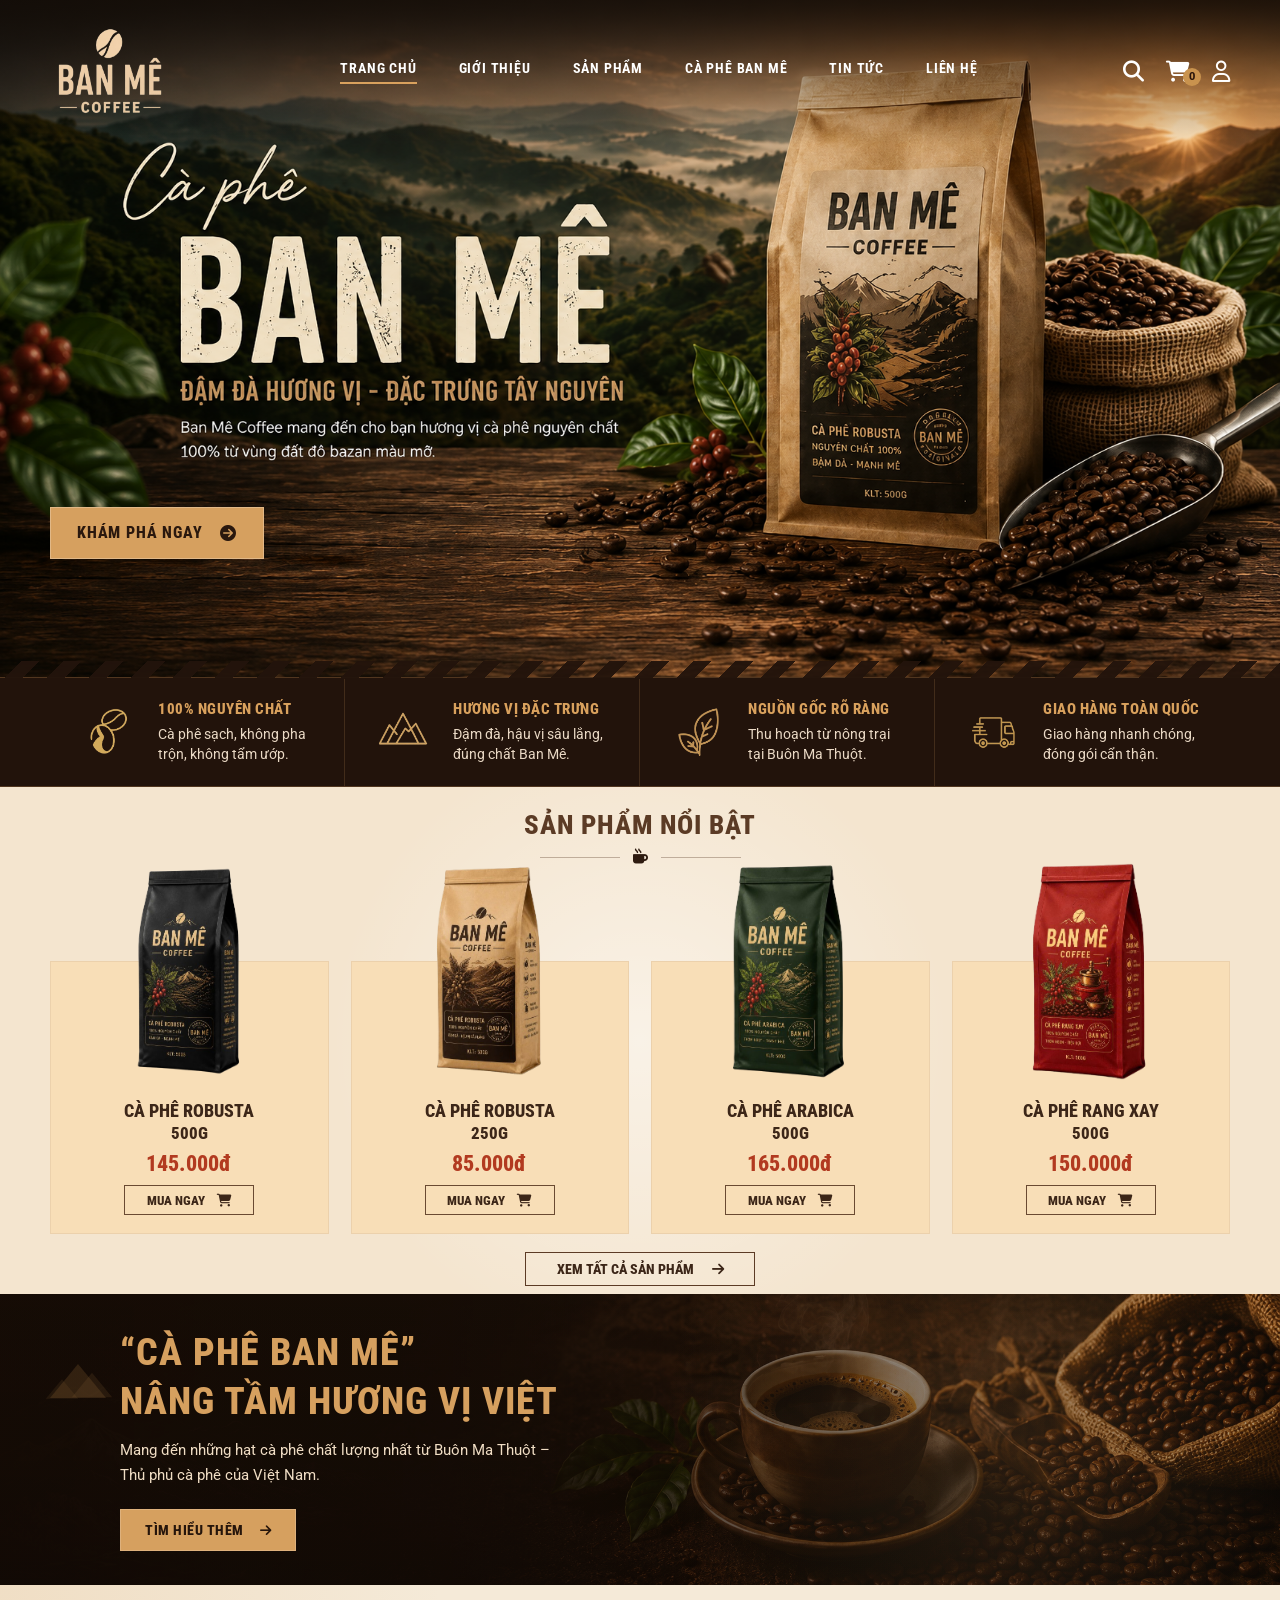
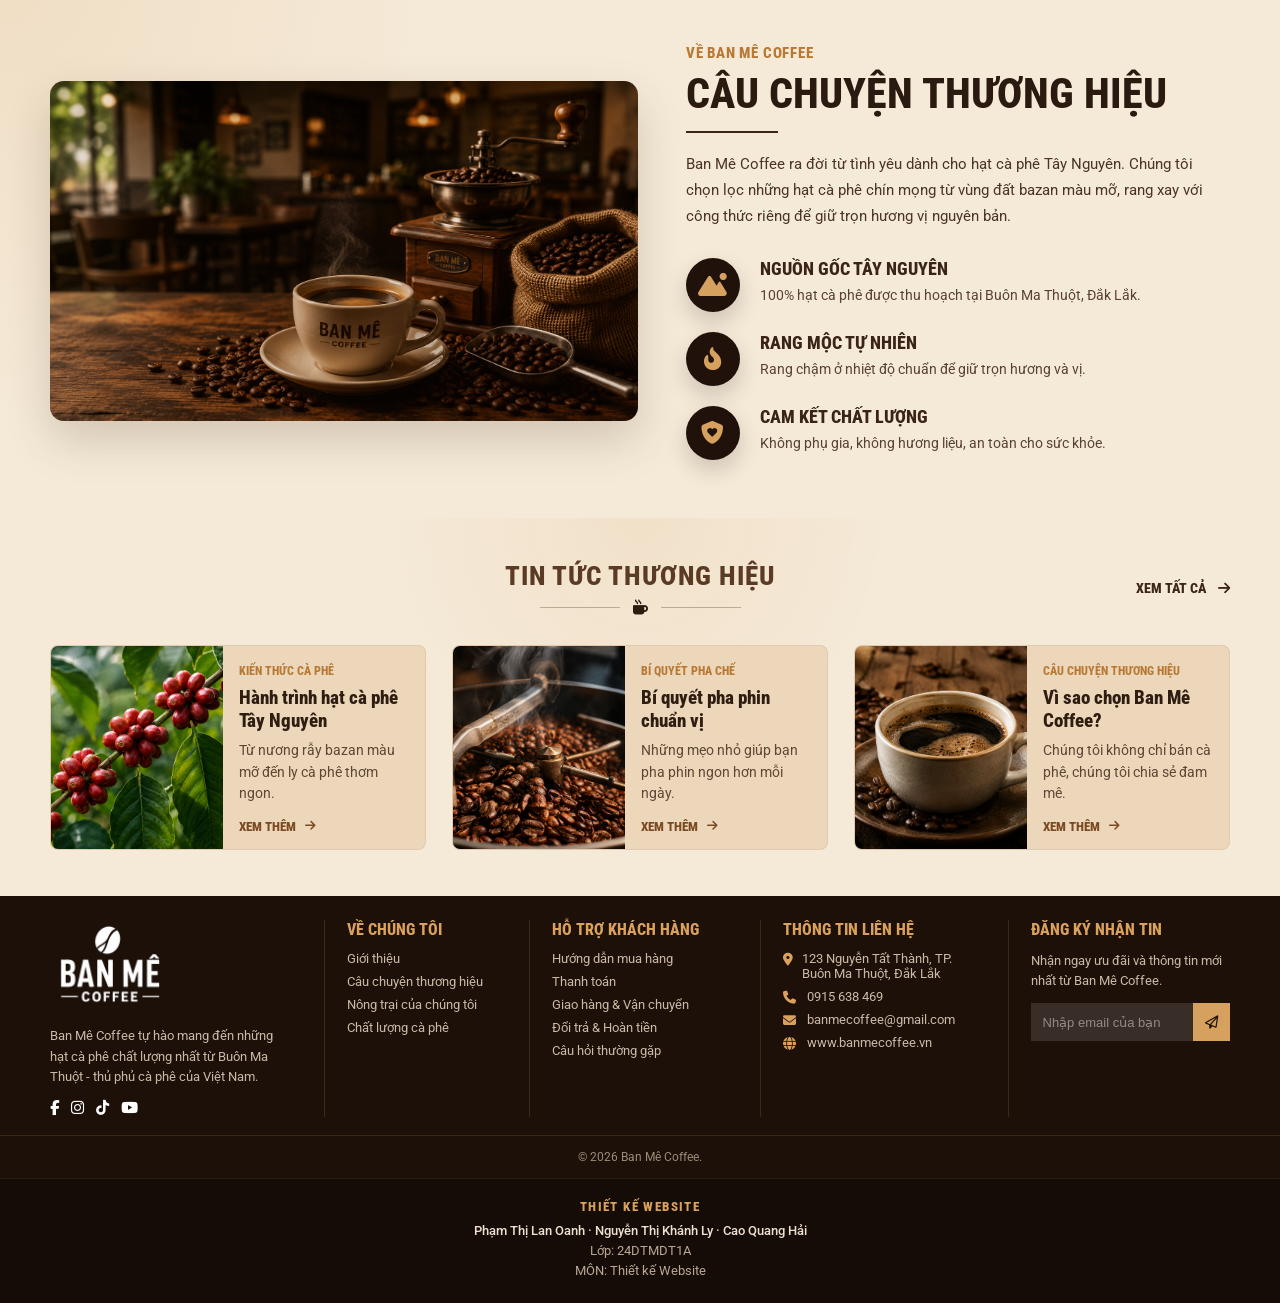
==== index.html @ 7bff174f "Add files via upload" ====
<!doctype html>
<html lang="vi">
  <head>
    <meta charset="UTF-8" />
    <meta name="viewport" content="width=device-width, initial-scale=1.0" />

    <title>Ban Mê Coffee</title>

    <!-- Font -->
    <link rel="preconnect" href="https://fonts.googleapis.com" />
    <link rel="preconnect" href="https://fonts.gstatic.com" crossorigin />
    <link
      href="https://fonts.googleapis.com/css2?family=Roboto+Condensed:wght@500;600;700;800&family=Roboto:wght@400;500;700&display=swap"
      rel="stylesheet"
    />

    <!-- Icon Font Awesome -->
    <link
      rel="stylesheet"
      href="https://cdnjs.cloudflare.com/ajax/libs/font-awesome/6.5.0/css/all.min.css"
    />

    <!-- CSS riêng -->
    <link rel="stylesheet" href="css/style.css" />
  </head>

  <body>
    <!-- ==================================================
    HEADER: LOGO - MENU - ICON
  ================================================== -->
    <header class="bm-header">
      <div class="bm-container bm-header-inner">
        <!-- Logo -->
        <a href="index.html" class="bm-logo">
          <!-- Nếu có logo ảnh thì dùng dòng dưới -->
          <img src="image/logo.png" alt="Ban Mê Coffee" />

          <!-- Logo dạng chữ dự phòng -->
          <!-- <span class="bm-logo-main">BAN MÊ</span>
          <span class="bm-logo-sub">COFFEE</span> -->
        </a>

        <!-- Menu -->
        <nav class="bm-menu">
          <a href="index.html" class="active">Trang chủ</a>
          <a href="gioi-thieu.html">Giới thiệu</a>
          <a href="san-pham.html">Sản phẩm</a>
          <a href="ca-phe-ban-me.html">Cà phê Ban Mê</a>
          <a href="tin-tuc.html">Tin tức</a>
          <a href="lien-he.html">Liên hệ</a>
          
        </nav>

        <!-- Icon bên phải -->
        <div class="bm-header-icons">
          <a href="#" aria-label="Tìm kiếm">
            <i class="fa-solid fa-magnifying-glass"></i>
          </a>

          <a href="gio-hang.html" class="bm-cart-icon" aria-label="Giỏ hàng">
            <i class="fa-solid fa-cart-shopping"></i>
            <span id="bmCartCount">0</span>
          </a>

          <a href="tai-khoan.html" aria-label="Tài khoản">
            <i class="fa-regular fa-user"></i>
          </a>
        </div>

        <!-- Nút menu mobile -->
        <button
          class="bm-mobile-toggle"
          id="bmMobileToggle"
          aria-label="Mở menu"
        >
          <i class="fa-solid fa-bars"></i>
        </button>
      </div>
    </header>

    <!-- ==================================================
    BANNER: DÙNG ẢNH BANNER ĐÃ CÓ CHỮ
    Chỉ code nút "Khám phá ngay" và gắn link
  ================================================== -->
    <section class="bm-hero">
      <img src="image/banner.png" alt="Cà phê Ban Mê" class="bm-hero-img" />

      <div class="bm-container bm-hero-content">
        <a href="san-pham.html" class="bm-hero-btn">
          Khám phá ngay
          <i class="fa-solid fa-circle-arrow-right"></i>
        </a>
      </div>
    </section>

    <!-- ==================================================
    4 CỘT CAM KẾT / ƯU ĐIỂM
  ================================================== -->
    <section class="bm-features">
      <div class="bm-container bm-features-grid">
        <div class="bm-feature-item">
          <div class="bm-feature-icon">
            <img src="image/tieuchi1.png" alt="100% Nguyên Chất" />
          </div>
          <div class="bm-feature-text">
            <h3>100% Nguyên Chất</h3>
            <p>Cà phê sạch, không pha trộn, không tẩm ướp.</p>
          </div>
        </div>

        <div class="bm-feature-item">
          <div class="bm-feature-icon">
            <img src="image/tieuchi2.png" alt="Hương Vị Đặc Trưng" />
          </div>
          <div class="bm-feature-text">
            <h3>Hương Vị Đặc Trưng</h3>
            <p>Đậm đà, hậu vị sâu lắng, đúng chất Ban Mê.</p>
          </div>
        </div>

        <div class="bm-feature-item">
          <div class="bm-feature-icon">
            <img src="image/tieuchi3.png" alt="Nguồn Gốc Rõ Ràng" />
          </div>
          <div class="bm-feature-text">
            <h3>Nguồn Gốc Rõ Ràng</h3>
            <p>Thu hoạch từ nông trại tại Buôn Ma Thuột.</p>
          </div>
        </div>

        <div class="bm-feature-item">
          <div class="bm-feature-icon">
            <img src="image/tieuchi4.png" alt="Giao Hàng Toàn Quốc" />
          </div>
          <div class="bm-feature-text">
            <h3>Giao Hàng Toàn Quốc</h3>
            <p>Giao hàng nhanh chóng, đóng gói cẩn thận.</p>
          </div>
        </div>
      </div>
    </section>

    <!-- ==================================================
    <!!---------SẢN PHẨM NỔI BẬT------------------
  ================================================== -->
    <section class="bm-products">
      <div class="bm-container">
        <!-- Tiêu đề section -->
        <div class="bm-section-title">
          <h2>Sản phẩm nổi bật</h2>
          <span>
            <i class="fa-solid fa-mug-hot"></i>
          </span>
        </div>

        <!-- Danh sách 4 sản phẩm -->
        <div class="bm-product-grid">
          <div class="bm-product-card">
            <div class="bm-product-img">
              <img src="image/sanpham1.png" alt="Cà phê Robusta 500G" />
            </div>

            <h3>Cà Phê Robusta</h3>
            <p>500G</p>

            <div class="bm-product-price">145.000đ</div>

            <a href="chi-tiet-san-pham.html?id=robusta-500g" class="bm-buy-btn">
              Mua ngay
              <i class="fa-solid fa-cart-shopping"></i>
            </a>
          </div>

          <div class="bm-product-card">
            <div class="bm-product-img">
              <img src="image/sanpham2.png" alt="Cà phê Robusta 250G" />
            </div>

            <h3>Cà Phê Robusta</h3>
            <p>250G</p>

            <div class="bm-product-price">85.000đ</div>

            <a href="chi-tiet-san-pham.html?id=robusta-250g" class="bm-buy-btn">
              Mua ngay
              <i class="fa-solid fa-cart-shopping"></i>
            </a>
          </div>

          <div class="bm-product-card">
            <div class="bm-product-img">
              <img src="image/sanpham3.png" alt="Cà phê Arabica 500G" />
            </div>

            <h3>Cà Phê Arabica</h3>
            <p>500G</p>

            <div class="bm-product-price">165.000đ</div>

            <a href="chi-tiet-san-pham.html?id=arabica-500g" class="bm-buy-btn">
              Mua ngay
              <i class="fa-solid fa-cart-shopping"></i>
            </a>
          </div>

          <div class="bm-product-card">
            <div class="bm-product-img">
              <img src="image/sanpham4.png" alt="Cà phê Rang Xay 500G" />
            </div>

            <h3>Cà Phê Rang Xay</h3>
            <p>500G</p>

            <div class="bm-product-price">150.000đ</div>

            <a
              href="chi-tiet-san-pham.html?id=rang-xay-500g"
              class="bm-buy-btn"
            >
              Mua ngay
              <i class="fa-solid fa-cart-shopping"></i>
            </a>
          </div>
        </div>

        <!-- Nút xem tất cả -->
        <div class="bm-view-all">
          <a href="san-pham.html">
            Xem tất cả sản phẩm
            <i class="fa-solid fa-arrow-right"></i>
          </a>
        </div>
      </div>
    </section>

    <!-- ==================================================
  CTA NGANG TRƯỚC FOOTER
================================================== -->
    <section class="bm-cta">
      <div class="bm-container">
        <div class="bm-cta-inner">
          <div class="bm-cta-content">
            <div class="bm-cta-decor">
              <span></span>
            </div>

            <h2>
              <span>“Cà phê Ban Mê”</span>
              Nâng tầm hương vị Việt
            </h2>

            <p>
              Mang đến những hạt cà phê chất lượng nhất từ Buôn Ma Thuột – Thủ
              phủ cà phê của Việt Nam.
            </p>

            <a href="gioi-thieu.html" class="bm-cta-btn">
              Tìm hiểu thêm
              <i class="fa-solid fa-arrow-right"></i>
            </a>
          </div>
        </div>
      </div>
    </section>

    <!-- ==================================================
  SECTION GIỚI THIỆU / CÂU CHUYỆN THƯƠNG HIỆU
================================================== -->
    <section class="bm-about">
      <div class="bm-container">
        <div class="bm-about-grid">
          <!-- Ảnh bên trái -->
          <div class="bm-about-image">
            <img
              src="image/gioithieu.png"
              alt="Câu chuyện thương hiệu Ban Mê Coffee"
            />
          </div>

          <!-- Nội dung bên phải -->
          <div class="bm-about-content">
            <span class="bm-about-subtitle">Về Ban Mê Coffee</span>

            <h2>Câu Chuyện Thương Hiệu</h2>

            <p class="bm-about-desc">
              Ban Mê Coffee ra đời từ tình yêu dành cho hạt cà phê Tây Nguyên.
              Chúng tôi chọn lọc những hạt cà phê chín mọng từ vùng đất bazan
              màu mỡ, rang xay với công thức riêng để giữ trọn hương vị nguyên
              bản.
            </p>

            <div class="bm-about-list">
              <div class="bm-about-item">
                <div class="bm-about-icon">
                  <i class="fa-solid fa-mountain-sun"></i>
                </div>

                <div>
                  <h3>Nguồn Gốc Tây Nguyên</h3>
                  <p>
                    100% hạt cà phê được thu hoạch tại Buôn Ma Thuột, Đắk Lắk.
                  </p>
                </div>
              </div>

              <div class="bm-about-item">
                <div class="bm-about-icon">
                  <i class="fa-solid fa-fire-flame-curved"></i>
                </div>

                <div>
                  <h3>Rang Mộc Tự Nhiên</h3>
                  <p>Rang chậm ở nhiệt độ chuẩn để giữ trọn hương và vị.</p>
                </div>
              </div>

              <div class="bm-about-item">
                <div class="bm-about-icon">
                  <i class="fa-solid fa-shield-heart"></i>
                </div>

                <div>
                  <h3>Cam Kết Chất Lượng</h3>
                  <p>Không phụ gia, không hương liệu, an toàn cho sức khỏe.</p>
                </div>
              </div>
            </div>
          </div>
        </div>
      </div>
    </section>

    <!-- ==================================================
  SECTION TIN TỨC / BÀI VIẾT
================================================== -->
    <section class="bm-news-section">
      <div class="bm-container">
        <!-- Tiêu đề -->
        <div class="bm-news-heading">
          <div></div>

          <div class="bm-section-title bm-news-title">
            <h2>Tin tức thương hiệu</h2>
            <span>
              <i class="fa-solid fa-mug-hot"></i>
            </span>
          </div>

          <a href="tin-tuc.html" class="bm-news-view-all">
            Xem tất cả
            <i class="fa-solid fa-arrow-right"></i>
          </a>
        </div>

        <!-- Danh sách bài viết -->
        <div class="bm-news-grid">
          <!-- Bài viết 1 -->
          <article class="bm-news-card">
            <a
              href="chi-tiet-tin-tuc.html?id=hanh-trinh-hat-ca-phe-tay-nguyen"
              class="bm-news-img"
            >
              <img
                src="image/tintuc1.png"
                alt="Hành trình hạt cà phê Tây Nguyên"
              />
            </a>

            <div class="bm-news-content">
              <span>Kiến thức cà phê</span>

              <h3>
                <a
                  href="chi-tiet-tin-tuc.html?id=hanh-trinh-hat-ca-phe-tay-nguyen"
                >
                  Hành trình hạt cà phê Tây Nguyên
                </a>
              </h3>

              <p>Từ nương rẫy bazan màu mỡ đến ly cà phê thơm ngon.</p>

              <a
                href="chi-tiet-tin-tuc.html?id=hanh-trinh-hat-ca-phe-tay-nguyen"
                class="bm-news-more"
              >
                Xem thêm
                <i class="fa-solid fa-arrow-right"></i>
              </a>
            </div>
          </article>

          <!-- Bài viết 2 -->
          <article class="bm-news-card">
            <a
              href="chi-tiet-tin-tuc.html?id=bi-quyet-pha-phin-chuan-vi"
              class="bm-news-img"
            >
              <img src="image/tintuc2.png" alt="Bí quyết pha phin chuẩn vị" />
            </a>

            <div class="bm-news-content">
              <span>Bí quyết pha chế</span>

              <h3>
                <a href="chi-tiet-tin-tuc.html?id=bi-quyet-pha-phin-chuan-vi">
                  Bí quyết pha phin chuẩn vị
                </a>
              </h3>

              <p>Những mẹo nhỏ giúp bạn pha phin ngon hơn mỗi ngày.</p>

              <a
                href="chi-tiet-tin-tuc.html?id=bi-quyet-pha-phin-chuan-vi"
                class="bm-news-more"
              >
                Xem thêm
                <i class="fa-solid fa-arrow-right"></i>
              </a>
            </div>
          </article>

          <!-- Bài viết 3 -->
          <article class="bm-news-card">
            <a
              href="chi-tiet-tin-tuc.html?id=vi-sao-chon-ban-me-coffee"
              class="bm-news-img"
            >
              <img src="image/tintuc3.png" alt="Vì sao chọn Ban Mê Coffee" />
            </a>

            <div class="bm-news-content">
              <span>Câu chuyện thương hiệu</span>

              <h3>
                <a href="chi-tiet-tin-tuc.html?id=vi-sao-chon-ban-me-coffee">
                  Vì sao chọn Ban Mê Coffee?
                </a>
              </h3>

              <p>Chúng tôi không chỉ bán cà phê, chúng tôi chia sẻ đam mê.</p>

              <a
                href="chi-tiet-tin-tuc.html?id=vi-sao-chon-ban-me-coffee"
                class="bm-news-more"
              >
                Xem thêm
                <i class="fa-solid fa-arrow-right"></i>
              </a>
            </div>
          </article>
        </div>
      </div>
    </section>

    <!-- ==================================================
    FOOTER
  ================================================== -->
    <footer class="bm-footer">
      <div class="bm-container bm-footer-grid">
        <!-- Cột 1 -->
        <div class="bm-footer-col bm-footer-brand">
          <a href="index.html" class="bm-footer-logo">
            <img src="image/logo-footer.png" alt="Ban Mê Coffee" />
          </a>

          <p>
            Ban Mê Coffee tự hào mang đến những hạt cà phê chất lượng nhất từ
            Buôn Ma Thuột - thủ phủ cà phê của Việt Nam.
          </p>

          <div class="bm-social">
            <a href="#"><i class="fa-brands fa-facebook-f"></i></a>
            <a href="#"><i class="fa-brands fa-instagram"></i></a>
            <a href="#"><i class="fa-brands fa-tiktok"></i></a>
            <a href="#"><i class="fa-brands fa-youtube"></i></a>
          </div>
        </div>

        <!-- Cột 2 -->
        <div class="bm-footer-col">
          <h3>Về chúng tôi</h3>
          <ul>
            <li><a href="gioi-thieu.html">Giới thiệu</a></li>
            <li><a href="#">Câu chuyện thương hiệu</a></li>
            <li><a href="#">Nông trại của chúng tôi</a></li>
            <li><a href="#">Chất lượng cà phê</a></li>
          </ul>
        </div>

        <!-- Cột 3 -->
        <div class="bm-footer-col">
          <h3>Hỗ trợ khách hàng</h3>
          <ul>
            <li><a href="#">Hướng dẫn mua hàng</a></li>
            <li><a href="#">Thanh toán</a></li>
            <li><a href="#">Giao hàng & Vận chuyển</a></li>
            <li><a href="#">Đổi trả & Hoàn tiền</a></li>
            <li><a href="#">Câu hỏi thường gặp</a></li>
          </ul>
        </div>
        <!-- Cột 4 -->

        <div class="bm-footer-col">
          <h3>Thông tin liên hệ</h3>

          <ul class="bm-contact-list">
            <li>
              <i class="fa-solid fa-location-dot"></i>
              <span>123 Nguyễn Tất Thành, TP. Buôn Ma Thuột, Đắk Lắk</span>
            </li>

            <li>
              <i class="fa-solid fa-phone"></i>
              <a href="tel:0915638469">0915 638 469</a>
            </li>

            <li>
              <i class="fa-solid fa-envelope"></i>
              <a href="mailto:banmecoffee@gmail.com">banmecoffee@gmail.com</a>
            </li>

            <li>
              <i class="fa-solid fa-globe"></i>
              <a href="https://banmecoffee.vn">www.banmecoffee.vn</a>
            </li>
          </ul>
        </div>

        <!-- Cột 5 -->
        <div class="bm-footer-col">
          <h3>Đăng ký nhận tin</h3>

          <p>Nhận ngay ưu đãi và thông tin mới nhất từ Ban Mê Coffee.</p>

          <form class="bm-newsletter">
            <input type="email" placeholder="Nhập email của bạn" />
            <button type="submit">
              <i class="fa-regular fa-paper-plane"></i>
            </button>
          </form>
        </div>
      </div>

      <div class="bm-copyright">© 2026 Ban Mê Coffee.</div>
      <div class="bm-student-credit">
        <p class="bm-student-credit-title">Thiết kế Website</p>
        <p>Phạm Thị Lan Oanh · Nguyễn Thị Khánh Ly · Cao Quang Hải</p>
        <p>Lớp: 24DTMDT1A</p>
        <p>MÔN: Thiết kế Website</p>
      </div>
    </footer>
    <!-- ==================================================
  NÚT BACK TO TOP
================================================== -->
    <button class="bm-back-to-top" id="bmBackToTop" aria-label="Lên đầu trang">
      <i class="fa-solid fa-arrow-up"></i>
    </button>
    <script>
      const bmCartStorageKey = "bm-cart-items";

      function getCartItems() {
        try {
          const raw = localStorage.getItem(bmCartStorageKey);
          const parsed = raw ? JSON.parse(raw) : [];
          return Array.isArray(parsed) ? parsed : [];
        } catch (error) {
          return [];
        }
      }

      function updateCartCount() {
        const cartCount = document.getElementById("bmCartCount");

        if (!cartCount) {
          return;
        }

        const total = getCartItems().reduce(function (sum, item) {
          return sum + (item.quantity || 0);
        }, 0);

        cartCount.textContent = total;
      }

      updateCartCount();

      const bmBackToTop = document.getElementById("bmBackToTop");

      if (bmBackToTop) {
        window.addEventListener("scroll", function () {
          if (window.scrollY > 250) {
            bmBackToTop.classList.add("show");
          } else {
            bmBackToTop.classList.remove("show");
          }
        });

        bmBackToTop.addEventListener("click", function () {
          window.scrollTo({
            top: 0,
            behavior: "smooth",
          });
        });
      }

      const bmMobileToggle = document.getElementById("bmMobileToggle");
      const bmHeader = document.querySelector(".bm-header");
      const bmMenuLinks = document.querySelectorAll(".bm-menu a");

      if (bmMobileToggle && bmHeader) {
        bmMobileToggle.addEventListener("click", function () {
          bmHeader.classList.toggle("is-open");

          const icon = bmMobileToggle.querySelector("i");

          if (bmHeader.classList.contains("is-open")) {
            icon.classList.remove("fa-bars");
            icon.classList.add("fa-xmark");
          } else {
            icon.classList.remove("fa-xmark");
            icon.classList.add("fa-bars");
          }
        });

        bmMenuLinks.forEach(function (link) {
          link.addEventListener("click", function () {
            bmHeader.classList.remove("is-open");

            const icon = bmMobileToggle.querySelector("i");
            icon.classList.remove("fa-xmark");
            icon.classList.add("fa-bars");
          });
        });
      }
    </script>
    <script src="js/site-search.js"></script>
  </body>
</html>
---- css/style.css ----
/* ==================================================
  RESET CƠ BẢN
================================================== */
* {
  box-sizing: border-box;
}

body {
  margin: 0;
  font-family: "Roboto", sans-serif;
  background: #f5ead8;
  color: #332217;
}

body.bm-search-open {
  overflow: hidden;
}

a {
  color: inherit;
  text-decoration: none;
}

img {
  max-width: 100%;
  display: block;
}

.bm-container {
  width: min(1180px, calc(100% - 32px));
  margin: 0 auto;
}

/* ==================================================
  HEADER: LOGO - MENU - ICON
================================================== */
.bm-header {
  position: absolute;
  top: 0;
  left: 0;
  width: 100%;
  z-index: 20;
  padding: 22px 0;
  background: linear-gradient(
    to bottom,
    rgba(20, 12, 6, 0.78),
    rgba(20, 12, 6, 0)
  );
}

.bm-header-inner {
  display: flex;
  align-items: center;
  justify-content: space-between;
  gap: 28px;
}

.bm-logo {
  width: 145px;
  color: #fff;
  display: inline-flex;
  flex-direction: column;
  align-items: flex-start;
  line-height: 1;
  letter-spacing: 2px;
}

.bm-logo img {
  width: 120px;
  height: auto;
}

.bm-logo-main {
  font-family: "Roboto Condensed", sans-serif;
  font-size: 27px;
  font-weight: 800;
}

.bm-logo-sub {
  font-size: 12px;
  font-weight: 700;
  letter-spacing: 4px;
  position: relative;
  padding-left: 28px;
  margin-top: 4px;
}

.bm-logo-sub::before {
  content: "";
  width: 24px;
  height: 1px;
  background: #fff;
  position: absolute;
  top: 50%;
  left: 0;
}

.bm-menu {
  display: flex;
  align-items: center;
  gap: 42px;
}

.bm-menu a {
  color: #fff;
  font-family: "Roboto Condensed", sans-serif;
  font-size: 14px;
  font-weight: 700;
  text-transform: uppercase;
  letter-spacing: 0.8px;
  position: relative;
  padding-bottom: 8px;
}
/* .bm-menu a {
    color: #b81f1f;
    font-family: "Roboto Condensed", sans-serif;
    font-size: 14px;
    font-weight: 700;
    text-transform: uppercase;
    letter-spacing: 0.8px;
    position: relative;
    padding-bottom: 8px;
} */
.bm-menu a::after {
  content: "";
  width: 0;
  height: 2px;
  background: #d9a15d;
  position: absolute;
  left: 0;
  bottom: 0;
  transition: 0.3s ease;
}

.bm-menu a:hover::after,
.bm-menu a.active::after {
  width: 100%;
}

.bm-header-icons {
  display: flex;
  align-items: center;
  gap: 22px;
}

.bm-header-icons a {
  color: #fff;
  font-size: 21px;
  position: relative;
  transition: 0.3s ease;
}

.bm-header-icons a:hover {
  color: #d9a15d;
}

.bm-cart-icon span {
  min-width: 18px;
  height: 18px;
  background: #c9934e;
  color: #2a160b;
  border-radius: 50%;
  font-size: 11px;
  font-weight: 800;
  display: inline-flex;
  align-items: center;
  justify-content: center;
  position: absolute;
  top: 8px;
  right: -11px;
}

.bm-mobile-toggle {
  display: none;
  width: 42px;
  height: 42px;
  border: 1px solid rgba(255, 255, 255, 0.45);
  background: transparent;
  color: #fff;
  font-size: 20px;
  cursor: pointer;
}

/* ==================================================
  SEARCH OVERLAY
================================================== */
.bm-search-overlay {
  position: fixed;
  inset: 0;
  background: rgba(18, 10, 5, 0.76);
  z-index: 2000;
  padding: 24px 16px;
  display: flex;
  align-items: flex-start;
  justify-content: center;
  overflow-y: auto;
}

.bm-search-overlay[hidden] {
  display: none;
}

.bm-search-dialog {
  width: min(760px, 100%);
  margin-top: 72px;
  background: #f6ead7;
  border: 1px solid rgba(91, 59, 37, 0.12);
  box-shadow: 0 20px 48px rgba(0, 0, 0, 0.22);
}

.bm-search-head {
  display: grid;
  grid-template-columns: 1fr auto;
  gap: 12px;
  padding: 18px;
  border-bottom: 1px solid rgba(91, 59, 37, 0.1);
}

.bm-search-input-wrap {
  display: flex;
  align-items: center;
  gap: 12px;
  padding: 0 14px;
  background: #fff8ef;
  border: 1px solid rgba(91, 59, 37, 0.14);
}

.bm-search-input-wrap i {
  color: #8d6037;
}

.bm-search-input-wrap input {
  width: 100%;
  height: 52px;
  border: 0;
  outline: 0;
  background: transparent;
  color: #2f1d12;
  font: inherit;
}

.bm-search-close {
  width: 52px;
  height: 52px;
  border: 1px solid rgba(91, 59, 37, 0.14);
  background: #fff8ef;
  color: #2f1d12;
  cursor: pointer;
}

.bm-search-results {
  max-height: min(60vh, 520px);
  overflow-y: auto;
  padding: 10px;
}

.bm-search-item {
  display: block;
  padding: 14px 14px 13px;
  border-bottom: 1px solid rgba(91, 59, 37, 0.08);
  transition: 0.2s ease;
}

.bm-search-item:hover {
  background: rgba(214, 160, 95, 0.12);
}

.bm-search-type {
  display: inline-block;
  margin-bottom: 6px;
  color: #b87935;
  font-family: "Roboto Condensed", sans-serif;
  font-size: 12px;
  font-weight: 800;
  text-transform: uppercase;
}

.bm-search-item strong {
  display: block;
  color: #2f1d12;
  font-family: "Roboto Condensed", sans-serif;
  font-size: 24px;
  font-weight: 800;
  line-height: 1.15;
  text-transform: uppercase;
}

.bm-search-item p,
.bm-search-empty {
  margin: 7px 0 0;
  color: #5a4231;
  font-size: 14px;
  line-height: 1.7;
}

.bm-search-empty {
  padding: 18px 14px 20px;
}

/* ==================================================
  BANNER
  Ảnh banner đã có chữ, chỉ đặt nút lên ảnh
================================================== */
.bm-hero {
  position: relative;
  min-height: 520px;
  overflow: hidden;
  background: #201006;
}

.bm-hero-img {
  width: 100%;
  object-fit: cover;
}

.bm-hero-content {
  position: absolute;
  left: 50%;
  bottom: 118px;
  transform: translateX(-50%);
  z-index: 5;
}

.bm-hero-btn {
  display: inline-flex;
  align-items: center;
  gap: 18px;
  min-width: 205px;
  height: 52px;
  padding: 0 26px;
  background: #d6a05f;
  color: #2a180e;
  border: 1px solid rgba(255, 255, 255, 0.25);
  font-family: "Roboto Condensed", sans-serif;
  font-size: 16px;
  font-weight: 800;
  text-transform: uppercase;
  letter-spacing: 0.8px;
  transition: 0.3s ease;
}

.bm-hero-btn:hover {
  background: #f0bc75;
  transform: translateY(-3px);
}

/* ==================================================
  4 CỘT CAM KẾT
================================================== */
.bm-features {
  background: #22130b;
  border-top: 1px solid rgba(217, 161, 93, 0.25);
  border-bottom: 1px solid rgba(217, 161, 93, 0.25);
  position: relative;
}

.bm-features::before {
  content: "";
  width: 100%;
  height: 18px;
  background: linear-gradient(
    135deg,
    transparent 0 35%,
    #22130b 36% 65%,
    transparent 66% 100%
  );
  background-size: 42px 18px;
  position: absolute;
  left: 0;
  top: -17px;
  opacity: 0.95;
}

.bm-features-grid {
  display: grid;
  grid-template-columns: repeat(4, 1fr);
}

.bm-feature-item {
  display: flex;
  align-items: center;
  gap: 18px;
  min-height: 108px;
  padding: 22px 28px;
  border-right: 1px solid rgba(217, 161, 93, 0.18);
}

.bm-feature-item:last-child {
  border-right: 0;
}

.bm-feature-icon {
  width: 62px;
  height: 62px;
  flex: 0 0 62px;
  display: flex;
  align-items: center;
  justify-content: center;
}

.bm-feature-icon img {
  width: 56px;
  height: 56px;
  object-fit: contain;
  display: block;
  transition: 0.3s ease;
}

.bm-feature-item:hover .bm-feature-icon img {
  transform: scale(1.08);
}

.bm-feature-text h3 {
  margin: 0 0 6px;
  color: #d9a15d;
  font-family: "Roboto Condensed", sans-serif;
  font-size: 15px;
  font-weight: 800;
  text-transform: uppercase;
  letter-spacing: 0.5px;
}

.bm-feature-text p {
  margin: 0;
  color: #ead9c5;
  font-size: 14px;
  line-height: 1.45;
}

/* ==================================================
  SẢN PHẨM NỔI BẬT
================================================== */
.bm-products {
  padding: 22px 0 8px;
  background:
    radial-gradient(
      circle at center,
      rgba(255, 255, 255, 0.5),
      transparent 45%
    ),
    #f4e5cf;
}

.bm-section-title {
  text-align: center;
  margin-bottom: 40px;
}
.bm-section-title h2 {
  margin: 0;
  color: #5b3b25;
  font-family: "Roboto Condensed", sans-serif;
  font-size: 27px;
  font-weight: 800;
  text-transform: uppercase;
  letter-spacing: 1px;
}

.bm-section-title span {
  display: inline-flex;
  align-items: center;
  justify-content: center;
  color: #2e1b10;
  font-size: 15px;
  margin-top: 8px;
  position: relative;
}

.bm-section-title span::before,
.bm-section-title span::after {
  content: "";
  width: 80px;
  height: 1px;
  background: rgba(91, 59, 37, 0.35);
  position: absolute;
  top: 50%;
}

.bm-section-title span::before {
  right: 28px;
}

.bm-section-title span::after {
  left: 28px;
}

.bm-product-grid {
  display: grid;
  grid-template-columns: repeat(4, 1fr);
  gap: 22px;
}

.bm-product-card {
  background: rgb(248 222 183);
  border: 1px solid rgba(91, 59, 37, 0.08);
  text-align: center;
  padding: 0 18px 18px;
  transition: 0.3s ease;
  position: relative;
  overflow: visible;
  margin-top: 55px;
}
.bm-product-card:hover {
  transform: translateY(-14px) scale(1.05);
  box-shadow: 0 18px 35px rgba(60, 35, 18, 0.12);
}
.bm-product-img {
  height: 185px;
  display: flex;
  align-items: flex-end;
  justify-content: center;
  margin-bottom: 8px;
  margin-top: -55px;
}

.bm-product-img img {
  max-height: 225px;
  object-fit: contain;
  transition: 0.3s ease;
  transform: translateY(-8px);
}

.bm-product-card:hover .bm-product-img img {
  transform: scale(1.05);
}

.bm-product-card h3 {
  margin: 8px 0 2px;
  color: #3c2618;
  font-family: "Roboto Condensed", sans-serif;
  font-size: 18px;
  font-weight: 800;
  text-transform: uppercase;
}

.bm-product-card p {
  margin: 0 0 8px;
  color: #3c2618;
  font-family: "Roboto Condensed", sans-serif;
  font-size: 17px;
  font-weight: 800;
  text-transform: uppercase;
}

.bm-product-price {
  color: #b23a20;
  font-family: "Roboto Condensed", sans-serif;
  font-size: 22px;
  font-weight: 800;
  margin-bottom: 9px;
}

.bm-buy-btn {
  width: 130px;
  height: 30px;
  margin: 0 auto;
  border: 1px solid #6a4a32;
  color: #3c2618;
  display: inline-flex;
  align-items: center;
  justify-content: center;
  gap: 12px;
  font-family: "Roboto Condensed", sans-serif;
  font-size: 13px;
  font-weight: 800;
  text-transform: uppercase;
  transition: 0.3s ease;
}

.bm-buy-btn:hover {
  background: #3c2618;
  color: #fff;
}

.bm-view-all {
  text-align: center;
  margin-top: 18px;
}

.bm-view-all a {
  min-width: 230px;
  height: 34px;
  border: 1px solid #5c3b25;
  display: inline-flex;
  align-items: center;
  justify-content: center;
  gap: 18px;
  color: #3c2618;
  font-family: "Roboto Condensed", sans-serif;
  font-size: 14px;
  font-weight: 800;
  text-transform: uppercase;
  transition: 0.3s ease;
}

.bm-view-all a:hover {
  background: #3c2618;
  color: #fff;
}

/* ==================================================
  CTA NGANG TRƯỚC FOOTER
================================================== */
.bm-cta {
  position: relative;
  min-height: 250px;
  background:
    linear-gradient(
      90deg,
      rgba(24, 13, 6, 0.98) 0%,
      rgba(24, 13, 6, 0.92) 35%,
      rgba(24, 13, 6, 0.52) 62%,
      rgba(24, 13, 6, 0.15) 100%
    ),
    url("../image/nen.png") center right / cover no-repeat;
  overflow: hidden;
  display: flex;
  align-items: center;
}

.bm-cta::before {
  content: "";
  position: absolute;
  inset: 0;
  background:
    radial-gradient(
      circle at 80% 50%,
      rgba(214, 160, 95, 0.15),
      transparent 35%
    ),
    linear-gradient(to bottom, rgba(0, 0, 0, 0.1), rgba(0, 0, 0, 0.25));
  pointer-events: none;
}

.bm-cta-inner {
  position: relative;
  z-index: 2;
  min-height: 250px;
  display: flex;
  align-items: center;
}

.bm-cta-content {
  max-width: 560px;
  padding: 36px 0 34px 70px;
  position: relative;
}

.bm-cta-decor {
  position: absolute;
  left: 0;
  top: 68px;
  width: 56px;
  height: 44px;
  opacity: 0.65;
}

.bm-cta-decor::before,
.bm-cta-decor::after,
.bm-cta-decor span {
  content: "";
  position: absolute;
  bottom: 8px;
  border-left: 28px solid transparent;
  border-right: 28px solid transparent;
  border-bottom: 34px solid rgba(201, 147, 78, 0.25);
}

.bm-cta-decor::after {
  left: 14px;
  bottom: 4px;
  transform: scale(0.72);
  border-bottom-color: rgba(201, 147, 78, 0.18);
}

.bm-cta-decor span {
  left: -16px;
  bottom: 0;
  transform: scale(0.58);
  border-bottom-color: rgba(201, 147, 78, 0.14);
}

.bm-cta h2 {
  margin: 0 0 14px;
  color: #d6a05f;
  font-family: "Roboto Condensed", sans-serif;
  font-size: 38px;
  font-weight: 800;
  line-height: 1.18;
  text-transform: uppercase;
  letter-spacing: 1px;
}

.bm-cta h2 span {
  display: block;
  margin-bottom: 4px;
}

.bm-cta p {
  max-width: 455px;
  margin: 0 0 22px;
  color: #f0ddc4;
  font-size: 15px;
  line-height: 1.65;
}

.bm-cta-btn {
  height: 42px;
  padding: 0 24px;
  background: #d6a05f;
  color: #26150b;
  display: inline-flex;
  align-items: center;
  justify-content: center;
  gap: 16px;
  font-family: "Roboto Condensed", sans-serif;
  font-size: 14px;
  font-weight: 800;
  text-transform: uppercase;
  letter-spacing: 0.5px;
  border: 1px solid rgba(255, 255, 255, 0.18);
  transition: 0.3s ease;
}

.bm-cta-btn:hover {
  background: #f0bc75;
  transform: translateY(-3px);
}

.bm-cta-btn i {
  font-size: 13px;
  transition: 0.3s ease;
}

.bm-cta-btn:hover i {
  transform: translateX(5px);
}

/* ==================================================
  SECTION GIỚI THIỆU / CÂU CHUYỆN THƯƠNG HIỆU
================================================== */
.bm-about {
  padding: 58px 0;
  background:
    radial-gradient(
      circle at top left,
      rgba(214, 160, 95, 0.16),
      transparent 32%
    ),
    #f5ead8;
}

.bm-about-grid {
  display: grid;
  grid-template-columns: 1.08fr 1fr;
  gap: 48px;
  align-items: center;
}

.bm-about-image {
  position: relative;
  border-radius: 14px;
  overflow: hidden;
  box-shadow: 0 20px 45px rgba(58, 33, 17, 0.18);
}

.bm-about-image::before {
  content: "";
  position: absolute;
  inset: 0;
  background: linear-gradient(
    to bottom,
    rgba(32, 16, 7, 0.04),
    rgba(32, 16, 7, 0.18)
  );
  z-index: 1;
  pointer-events: none;
}

.bm-about-image img {
  width: 100%;
  height: 340px;
  object-fit: cover;
  transition: 0.45s ease;
}

.bm-about-image:hover img {
  transform: scale(1.05);
}

.bm-about-content {
  padding-right: 20px;
}

.bm-about-subtitle {
  display: inline-block;
  color: #b87935;
  font-family: "Roboto Condensed", sans-serif;
  font-size: 15px;
  font-weight: 800;
  text-transform: uppercase;
  letter-spacing: 0.8px;
  margin-bottom: 8px;
}

.bm-about-content h2 {
  margin: 0 0 18px;
  color: #2b1a10;
  font-family: "Roboto Condensed", sans-serif;
  font-size: 42px;
  font-weight: 800;
  line-height: 1.15;
  text-transform: uppercase;
  position: relative;
}

.bm-about-content h2::after {
  content: "";
  width: 92px;
  height: 2px;
  background: #3c2618;
  display: block;
  margin-top: 12px;
}

.bm-about-desc {
  margin: 0 0 28px;
  color: #4b3424;
  font-size: 15px;
  line-height: 1.75;
  max-width: 560px;
}

.bm-about-list {
  display: flex;
  flex-direction: column;
  gap: 20px;
}

.bm-about-item {
  display: grid;
  grid-template-columns: 58px 1fr;
  gap: 16px;
  align-items: flex-start;
}

.bm-about-icon {
  width: 54px;
  height: 54px;
  background: #20120a;
  color: #d6a05f;
  border-radius: 50%;
  display: flex;
  align-items: center;
  justify-content: center;
  font-size: 23px;
  box-shadow: 0 10px 22px rgba(32, 18, 10, 0.18);
  transition: 0.3s ease;
}

.bm-about-item:hover .bm-about-icon {
  background: #d6a05f;
  color: #20120a;
  transform: translateY(-4px);
}

.bm-about-item h3 {
  margin: 0 0 6px;
  color: #3a2417;
  font-family: "Roboto Condensed", sans-serif;
  font-size: 18px;
  font-weight: 800;
  text-transform: uppercase;
}

.bm-about-item p {
  margin: 0;
  color: #5a4231;
  font-size: 14px;
  line-height: 1.55;
}

/* ==================================================
  SECTION TIN TỨC / BÀI VIẾT
================================================== */
.bm-news-section {
  padding: 42px 0 46px;
  background:
    radial-gradient(
      circle at top center,
      rgba(214, 160, 95, 0.12),
      transparent 35%
    ),
    #f5ead8;
}

.bm-news-heading {
  display: grid;
  grid-template-columns: 1fr auto 1fr;
  align-items: center;
  margin-bottom: 28px;
}

.bm-news-title {
  margin-bottom: 0;
}

.bm-news-view-all {
  justify-self: end;
  display: inline-flex;
  align-items: center;
  gap: 12px;
  color: #3c2618;
  font-family: "Roboto Condensed", sans-serif;
  font-size: 14px;
  font-weight: 800;
  text-transform: uppercase;
  transition: 0.3s ease;
}

.bm-news-view-all:hover {
  color: #b87935;
}

.bm-news-view-all i {
  transition: 0.3s ease;
}

.bm-news-view-all:hover i {
  transform: translateX(5px);
}

.bm-news-grid {
  display: grid;
  grid-template-columns: repeat(3, 1fr);
  gap: 26px;
}

.bm-news-card {
  background: #ecd7bb;
  border-radius: 8px;
  overflow: hidden;
  display: grid;
  grid-template-columns: 46% 54%;
  min-height: 150px;
  border: 1px solid rgba(91, 59, 37, 0.08);
  transition: 0.35s ease;
}

.bm-news-card:hover {
  transform: translateY(-6px);
  box-shadow: 0 18px 36px rgba(60, 35, 18, 0.14);
}

.bm-news-img {
  display: block;
  height: 100%;
  overflow: hidden;
}

.bm-news-img img {
  width: 100%;
  height: 100%;
  min-height: 150px;
  object-fit: cover;
  transition: 0.45s ease;
}

.bm-news-card:hover .bm-news-img img {
  transform: scale(1.08);
}

.bm-news-content {
  padding: 18px 16px 15px;
  display: flex;
  flex-direction: column;
  align-items: flex-start;
}

.bm-news-content span {
  display: inline-block;
  color: #b87935;
  font-family: "Roboto Condensed", sans-serif;
  font-size: 12px;
  font-weight: 800;
  text-transform: uppercase;
  margin-bottom: 8px;
}

.bm-news-content h3 {
  margin: 0 0 8px;
  color: #2f1d12;
  font-family: "Roboto Condensed", sans-serif;
  font-size: 19px;
  font-weight: 800;
  line-height: 1.22;
}

.bm-news-content h3 a {
  color: inherit;
  transition: 0.3s ease;
}

.bm-news-content h3 a:hover {
  color: #9a5d23;
}

.bm-news-content p {
  margin: 0 0 14px;
  color: #5d4635;
  font-size: 14px;
  line-height: 1.55;
}

.bm-news-more {
  margin-top: auto;
  display: inline-flex;
  align-items: center;
  gap: 9px;
  color: #7b4a22;
  font-family: "Roboto Condensed", sans-serif;
  font-size: 13px;
  font-weight: 800;
  text-transform: uppercase;
  transition: 0.3s ease;
}

.bm-news-more:hover {
  color: #2f1d12;
}

.bm-news-more i {
  font-size: 12px;
  transition: 0.3s ease;
}

.bm-news-more:hover i {
  transform: translateX(5px);
}

/* ==================================================
  FOOTER
================================================== */
.bm-footer {
  background: #1c1009;
  color: #cbb9a6;
  padding-top: 24px;
}

.bm-footer-grid {
  display: grid;
  grid-template-columns: 1.4fr 1fr 1.15fr 1.25fr 1.3fr;
  gap: 34px;
}

.bm-footer-col {
  border-left: 1px solid rgba(217, 161, 93, 0.18);
  padding-left: 22px;
}

.bm-footer-brand {
  border-left: 0;
  padding-left: 0;
}

.bm-footer-logo {
  display: inline-block;
  margin-bottom: 14px;
}

.bm-footer-logo img {
  width: 118px;
  height: auto;
  display: block;
  object-fit: contain;
}

.bm-footer-logo span {
  font-family: "Roboto Condensed", sans-serif;
  font-size: 25px;
  font-weight: 800;
  letter-spacing: 1.5px;
}

.bm-footer-logo small {
  font-size: 11px;
  letter-spacing: 4px;
  margin-top: 4px;
}

.bm-footer p {
  margin: 0 0 12px;
  font-size: 13px;
  line-height: 1.55;
}

.bm-footer-col h3 {
  margin: 0 0 12px;
  color: #d9a15d;
  font-family: "Roboto Condensed", sans-serif;
  font-size: 16px;
  font-weight: 800;
  text-transform: uppercase;
}

.bm-footer-col ul {
  margin: 0;
  padding: 0;
  list-style: none;
}

.bm-footer-col li {
  margin-bottom: 8px;
  font-size: 13px;
}

.bm-footer-col a {
  color: #cbb9a6;
  transition: 0.3s ease;
}

.bm-footer-col a:hover {
  color: #d9a15d;
}

.bm-social {
  display: flex;
  align-items: center;
  gap: 12px;
}

.bm-social a {
  color: #fff;
  font-size: 15px;
}

.bm-contact-list li {
  display: flex;
  gap: 9px;
  align-items: flex-start;
}

.bm-contact-list i {
  color: #d9a15d;
  width: 15px;
  margin-top: 2px;
}

.bm-newsletter {
  display: flex;
  margin-top: 10px;
  height: 38px;
}

.bm-newsletter input {
  width: 100%;
  border: 0;
  outline: 0;
  background: rgba(255, 255, 255, 0.12);
  color: #fff;
  padding: 0 12px;
  font-size: 13px;
}

.bm-newsletter input::placeholder {
  color: rgba(255, 255, 255, 0.45);
}

.bm-newsletter button {
  width: 44px;
  border: 0;
  background: #d6a05f;
  color: #26150b;
  cursor: pointer;
  transition: 0.3s ease;
}

.bm-newsletter button:hover {
  background: #f0bc75;
}

.bm-copyright {
  text-align: center;
  padding: 14px 16px;
  margin-top: 18px;
  border-top: 1px solid rgba(217, 161, 93, 0.16);
  font-size: 12px;
  color: #9f8c78;
}

.bm-student-credit {
  padding: 18px 16px 22px;
  border-top: 1px solid rgba(217, 161, 93, 0.1);
  background: #160c07;
  color: #b9a693;
  text-align: center;
  font-size: 12px;
  line-height: 1.7;
}

.bm-student-credit p {
  margin: 0;
}

.bm-student-credit-title {
  margin-bottom: 4px !important;
  color: #d9a15d;
  font-family: "Roboto Condensed", sans-serif;
  font-size: 14px;
  font-weight: 800;
  letter-spacing: 1.4px;
  text-transform: uppercase;
}

.bm-student-credit p:nth-child(2) {
  color: #eee0d0;
  font-weight: 500;
}

/* ==================================================
  NÚT BACK TO TOP
================================================== */
.bm-back-to-top {
  position: fixed;
  right: 24px;
  bottom: 24px;
  width: 46px;
  height: 46px;
  border: 1px solid rgba(214, 160, 95, 0.6);
  border-radius: 50%;
  background: #24140b;
  color: #d6a05f;
  font-size: 18px;
  display: flex;
  align-items: center;
  justify-content: center;
  cursor: pointer;
  z-index: 999;
  opacity: 0;
  visibility: hidden;
  transform: translateY(18px);
  transition: 0.3s ease;
  box-shadow: 0 10px 25px rgba(0, 0, 0, 0.28);
}

.bm-back-to-top.show {
  opacity: 1;
  visibility: visible;
  transform: translateY(0);
}

.bm-back-to-top:hover {
  background: #d6a05f;
  color: #24140b;
  transform: translateY(-4px);
}

.bm-back-to-top i {
  transition: 0.3s ease;
}

.bm-back-to-top:hover i {
  transform: translateY(-3px);
}
@media (max-width: 768px) {
  .bm-back-to-top {
    right: 16px;
    bottom: 16px;
    width: 42px;
    height: 42px;
    font-size: 16px;
  }
}

/* ==================================================
  RESPONSIVE TABLET
================================================== */
@media (max-width: 1024px) {
  .bm-menu {
    gap: 22px;
  }

  .bm-menu a {
    font-size: 13px;
  }

  .bm-hero,
  .bm-hero-img {
    height: 460px;
    min-height: 460px;
  }

  .bm-hero-content {
    bottom: 90px;
  }

  .bm-features-grid {
    grid-template-columns: repeat(2, 1fr);
  }

  .bm-feature-item {
    border-bottom: 1px solid rgba(217, 161, 93, 0.18);
  }

  .bm-product-grid {
    grid-template-columns: repeat(2, 1fr);
  }

  .bm-footer-grid {
    grid-template-columns: repeat(2, 1fr);
  }
}

/* ==================================================
  RESPONSIVE MOBILE
================================================== */
@media (max-width: 768px) {
  .bm-header {
    padding: 14px 0;
  }

  .bm-menu,
  .bm-header-icons {
    display: none;
  }

  .bm-mobile-toggle {
    display: inline-flex;
    align-items: center;
    justify-content: center;
  }

  .bm-logo-main {
    font-size: 23px;
  }

  .bm-hero,
  .bm-hero-img {
    height: 390px;
    min-height: 390px;
  }

  .bm-hero-img {
    object-position: center top;
  }

  .bm-hero-content {
    bottom: 45px;
  }

  .bm-hero-btn {
    min-width: 175px;
    height: 45px;
    font-size: 14px;
  }

  .bm-features-grid {
    grid-template-columns: 1fr;
  }

  .bm-feature-item {
    border-right: 0;
    padding: 18px 10px;
  }

  .bm-products {
    padding-top: 28px;
  }

  .bm-section-title h2 {
    font-size: 23px;
  }

  .bm-product-grid {
    grid-template-columns: 1fr;
  }

  .bm-product-img {
    height: 190px;
  }

  .bm-cta h2 {
    font-size: 21px;
  }

  .bm-footer-grid {
    grid-template-columns: 1fr;
    gap: 22px;
  }

  .bm-footer-col {
    border-left: 0;
    padding-left: 0;
  }
}

/* ==================================================
  RESPONSIVE MOBILE NHỎ
================================================== */
@media (max-width: 480px) {
  .bm-container {
    width: min(100% - 24px, 1180px);
  }

  .bm-hero,
  .bm-hero-img {
    height: 330px;
    min-height: 330px;
  }

  .bm-hero-content {
    bottom: 30px;
  }

  .bm-section-title span::before,
  .bm-section-title span::after {
    width: 48px;
  }

  .bm-search-head {
    grid-template-columns: 1fr;
  }

  .bm-search-close {
    width: 100%;
  }

  .bm-search-item strong {
    font-size: 20px;
  }
}
@media (max-width: 768px) {
  .bm-cta {
    min-height: 260px;
    background:
      linear-gradient(90deg, rgba(24, 13, 6, 0.96), rgba(24, 13, 6, 0.82)),
      url("../image/nen.png") center / cover no-repeat;
  }

  .bm-cta-inner {
    min-height: 260px;
  }

  .bm-cta-content {
    padding: 34px 0 34px 50px;
  }

  .bm-cta h2 {
    font-size: 28px;
  }

  .bm-cta p {
    font-size: 14px;
  }

  .bm-cta-decor {
    width: 42px;
    transform: scale(0.75);
    transform-origin: left center;
  }
}

@media (max-width: 480px) {
  .bm-cta-content {
    padding-left: 0;
  }

  .bm-cta-decor {
    display: none;
  }

  .bm-cta h2 {
    font-size: 24px;
  }

  .bm-cta-btn {
    height: 40px;
    padding: 0 20px;
    font-size: 13px;
  }
}
/* ==================================================
  MOBILE MENU XỔ XUỐNG
================================================== */
@media (max-width: 768px) {
  .bm-header {
    position: absolute;
    background: rgba(28, 16, 9, 0.92);
    padding: 12px 0;
  }

  .bm-header.is-open {
    position: fixed;
    background: #1c1009;
    box-shadow: 0 12px 30px rgba(0, 0, 0, 0.25);
  }

  .bm-header-inner {
    position: relative;
    flex-wrap: wrap;
  }

  .bm-logo {
    width: auto;
  }

  .bm-logo img {
    width: 92px;
  }

  .bm-mobile-toggle {
    display: inline-flex;
    align-items: center;
    justify-content: center;
    position: relative;
    z-index: 1002;
  }

  .bm-menu {
    position: absolute;
    top: calc(100% + 1px);
    left: 0;
    width: 100%;
    background: #1c1009;
    display: flex;
    flex-direction: column;
    align-items: stretch;
    gap: 0;
    padding: 10px 18px 18px;
    border-top: 1px solid rgba(217, 161, 93, 0.2);
    box-shadow: 0 20px 35px rgba(0, 0, 0, 0.28);
    opacity: 0;
    visibility: hidden;
    transform: translateY(-12px);
    transition: 0.3s ease;
    z-index: 1000;
  }

  .bm-header.is-open .bm-menu {
    opacity: 1;
    visibility: visible;
    transform: translateY(0);
  }

  .bm-menu a {
    width: 100%;
    padding: 15px 4px;
    color: #f4e4cf;
    font-size: 15px;
    border-bottom: 1px solid rgba(217, 161, 93, 0.15);
  }

  .bm-menu a::after {
    display: none;
  }

  .bm-menu a:hover,
  .bm-menu a.active {
    color: #d6a05f;
  }

  .bm-header-icons {
    position: absolute;
    top: calc(100% + 305px);
    left: 0;
    width: 100%;
    display: flex;
    justify-content: flex-start;
    gap: 26px;
    background: #1c1009;
    padding: 14px 22px 18px;
    border-top: 1px solid rgba(217, 161, 93, 0.12);
    opacity: 0;
    visibility: hidden;
    transform: translateY(-12px);
    transition: 0.3s ease;
    z-index: 1000;
    box-shadow: 0 20px 35px rgba(0, 0, 0, 0.28);
  }

  .bm-header.is-open .bm-header-icons {
    opacity: 1;
    visibility: visible;
    transform: translateY(0);
  }

  .bm-header-icons a {
    color: #f4e4cf;
  }
}

/* ==================================================
  RESPONSIVE SECTION GIỚI THIỆU
================================================== */
@media (max-width: 1024px) {
  .bm-about {
    padding: 48px 0;
  }

  .bm-about-grid {
    grid-template-columns: 1fr 1fr;
    gap: 34px;
  }

  .bm-about-content h2 {
    font-size: 34px;
  }

  .bm-about-image img {
    height: 320px;
  }
}

@media (max-width: 768px) {
  .bm-about {
    padding: 42px 0;
  }

  .bm-about-grid {
    grid-template-columns: 1fr;
    gap: 26px;
  }

  .bm-about-image {
    border-radius: 10px;
  }

  .bm-about-image img {
    height: 280px;
  }

  .bm-about-content {
    padding-right: 0;
  }

  .bm-about-subtitle {
    font-size: 13px;
  }

  .bm-about-content h2 {
    font-size: 30px;
  }

  .bm-about-desc {
    font-size: 14px;
    line-height: 1.7;
    margin-bottom: 22px;
  }

  .bm-about-list {
    gap: 16px;
  }

  .bm-about-item {
    grid-template-columns: 50px 1fr;
    gap: 14px;
  }

  .bm-about-icon {
    width: 48px;
    height: 48px;
    font-size: 20px;
  }

  .bm-about-item h3 {
    font-size: 16px;
  }

  .bm-about-item p {
    font-size: 13px;
  }
}

@media (max-width: 480px) {
  .bm-about {
    padding: 34px 0;
  }

  .bm-about-image img {
    height: 230px;
  }

  .bm-about-content h2 {
    font-size: 26px;
  }

  .bm-about-content h2::after {
    width: 70px;
  }

  .bm-about-item {
    grid-template-columns: 44px 1fr;
    gap: 12px;
  }

  .bm-about-icon {
    width: 42px;
    height: 42px;
    font-size: 18px;
  }
}

/* ==================================================
  RESPONSIVE SECTION TIN TỨC / BÀI VIẾT
================================================== */
@media (max-width: 1024px) {
  .bm-news-grid {
    grid-template-columns: 1fr;
    gap: 18px;
  }

  .bm-news-card {
    grid-template-columns: 260px 1fr;
    min-height: 170px;
  }

  .bm-news-img img {
    min-height: 170px;
  }
}

@media (max-width: 768px) {
  .bm-news-section {
    padding: 38px 0 42px;
  }

  .bm-news-heading {
    grid-template-columns: 1fr;
    gap: 12px;
    text-align: center;
    margin-bottom: 24px;
  }

  .bm-news-heading > div:first-child {
    display: none;
  }

  .bm-news-view-all {
    justify-self: center;
  }

  .bm-news-grid {
    grid-template-columns: 1fr;
    gap: 20px;
  }

  .bm-news-card {
    grid-template-columns: 1fr;
    min-height: auto;
  }

  .bm-news-img {
    height: 220px;
  }

  .bm-news-img img {
    height: 220px;
    min-height: 220px;
  }

  .bm-news-content {
    padding: 18px;
  }

  .bm-news-content h3 {
    font-size: 20px;
  }

  .bm-news-content p {
    font-size: 14px;
  }
}

@media (max-width: 480px) {
  .bm-news-section {
    padding: 32px 0 36px;
  }

  .bm-news-img {
    height: 190px;
  }

  .bm-news-img img {
    height: 190px;
    min-height: 190px;
  }

  .bm-news-content h3 {
    font-size: 18px;
  }

  .bm-news-content p {
    font-size: 13px;
  }
}
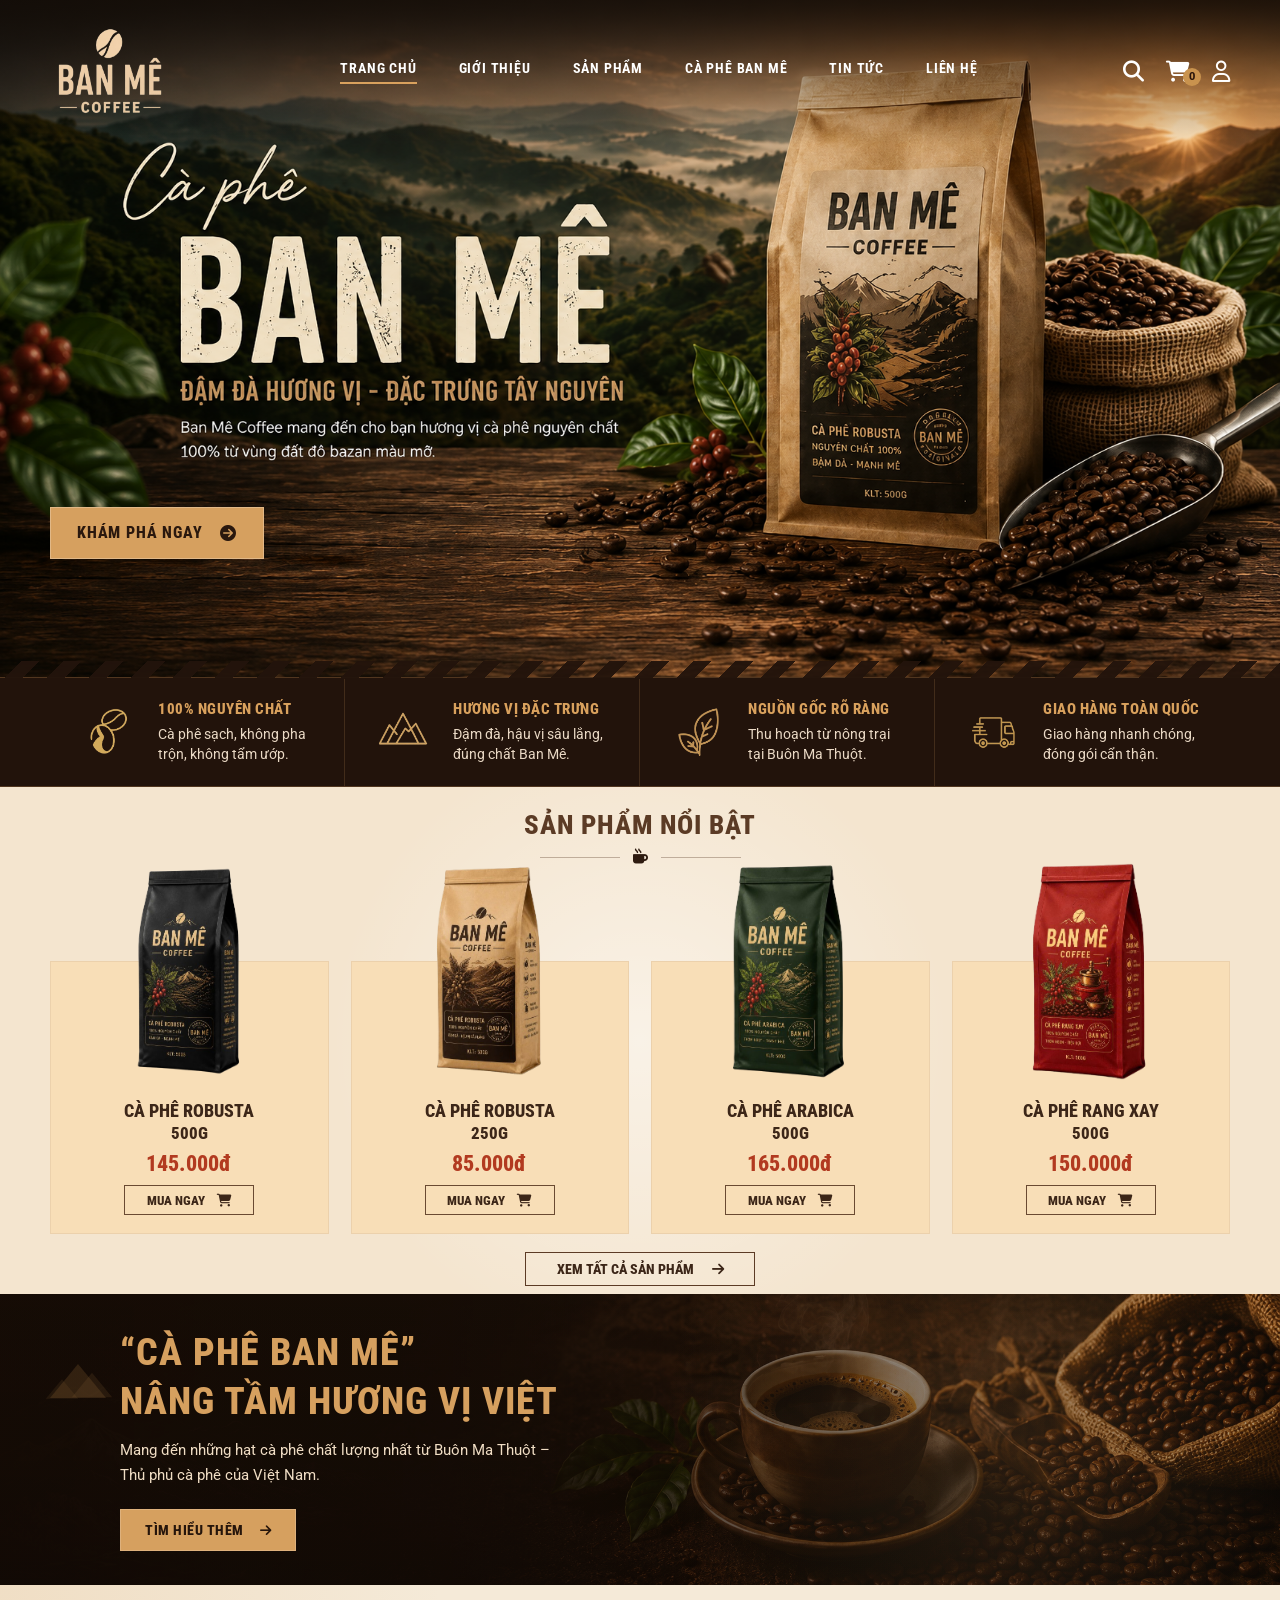
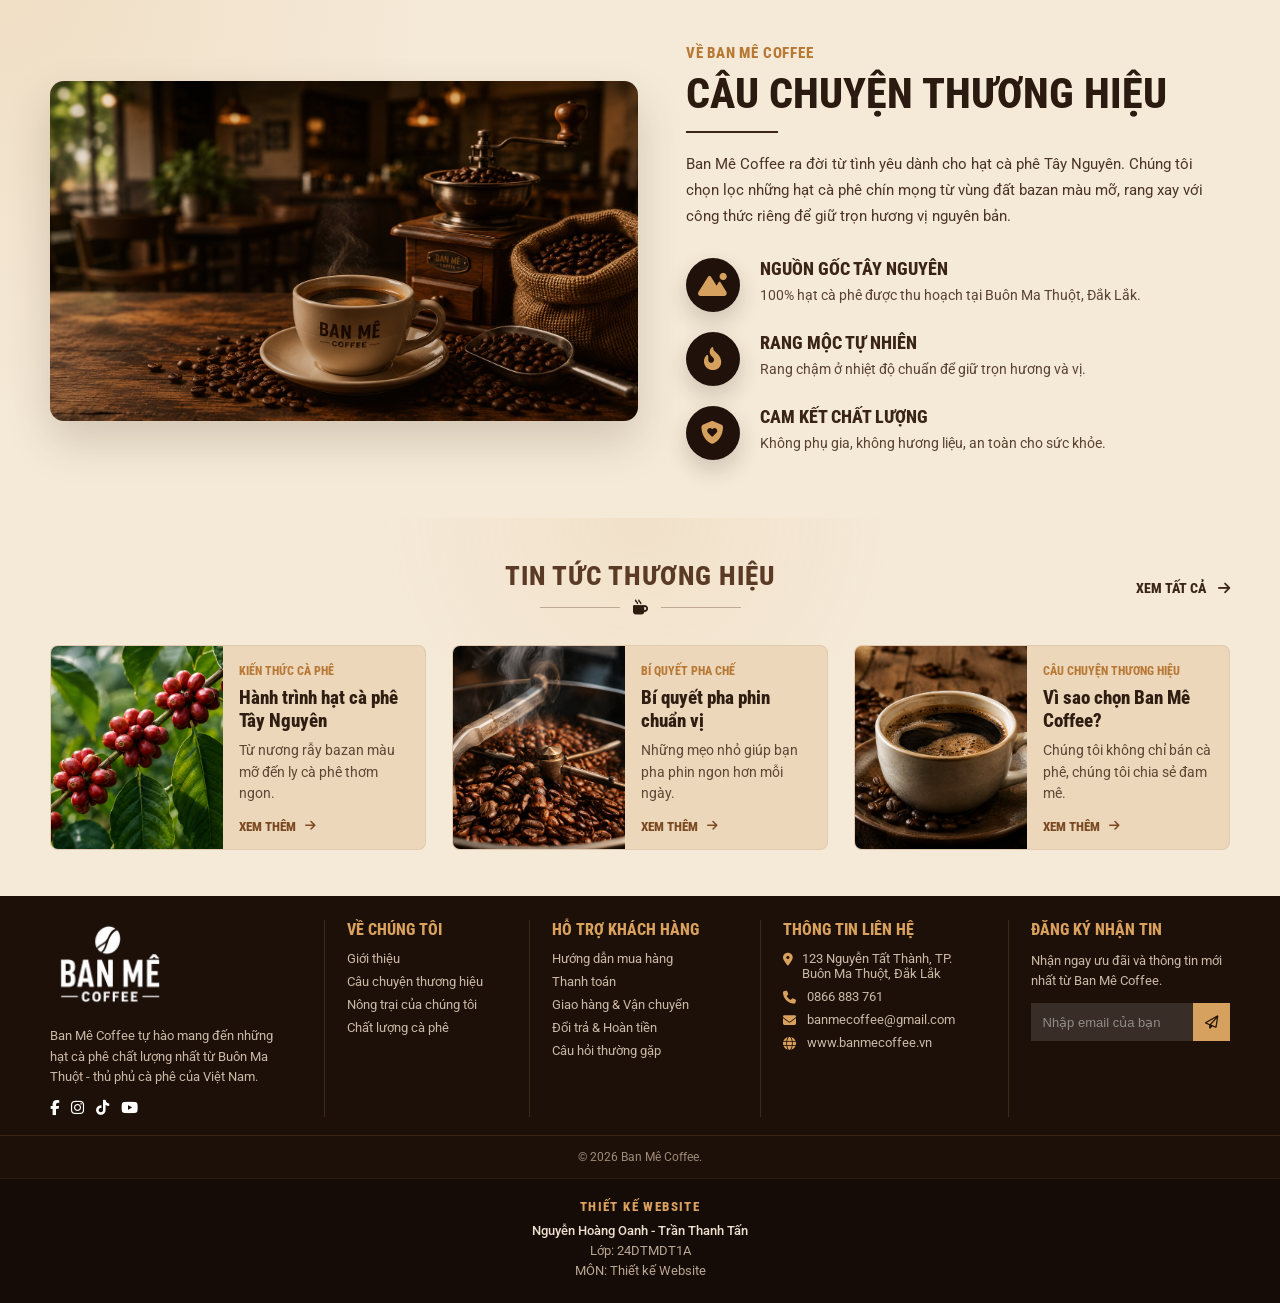
==== commit e79b013c: "Add files via upload Cập nhật đồng bộ footer" ====
--- a/index.html
+++ b/index.html
@@ -512,7 +512,7 @@
 
             <li>
               <i class="fa-solid fa-phone"></i>
-              <a href="tel:0915638469">0915 638 469</a>
+              <a href="tel:0866883761">0866 883 761</a>
             </li>
 
             <li>
@@ -545,7 +545,7 @@
       <div class="bm-copyright">© 2026 Ban Mê Coffee.</div>
       <div class="bm-student-credit">
         <p class="bm-student-credit-title">Thiết kế Website</p>
-        <p>Phạm Thị Lan Oanh · Nguyễn Thị Khánh Ly · Cao Quang Hải</p>
+        <p>Nguyễn Hoàng Oanh - Trần Thanh Tấn</p>
         <p>Lớp: 24DTMDT1A</p>
         <p>MÔN: Thiết kế Website</p>
       </div>
